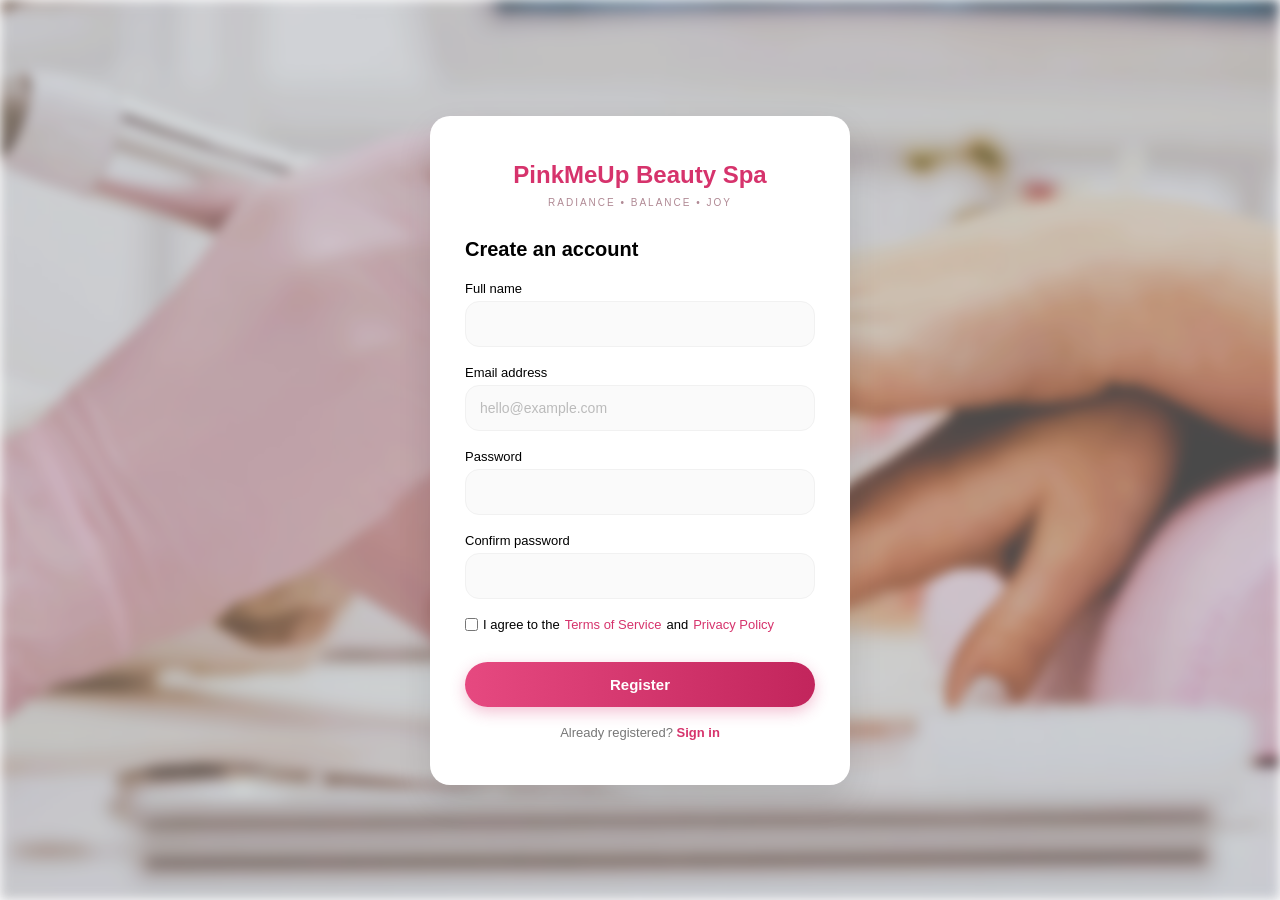
==== signUp.html @ d45a4e33 "Update signup page with styled success message and fix redirects" ====
<!DOCTYPE html>
<html lang="en">
<head>
    <meta charset="UTF-8">
    <meta name="viewport" content="width=device-width, initial-scale=1.0, viewport-fit=cover">
    <title>PinkMeUp Beauty Spa — Create Account</title>
    <style>
        * {
            margin: 0;
            padding: 0;
            box-sizing: border-box;
            font-family: Arial, sans-serif;
        }

        body {
            position: relative;
            min-height: 100vh;
            display: flex;
            justify-content: center;
            align-items: center;
            padding: 20px;
        }

        body::before {
            content: "";
            position: fixed;
            top: 0;
            left: 0;
            width: 100%;
            height: 100%;
            background-image: url('Icons/nails2.jpg');
            background-size: cover;
            background-position: center;
            background-repeat: no-repeat;
            filter: blur(6px);
            opacity: 0.75;
            z-index: -1;
        }

        .container {
            width: 100%;
            display: flex;
            justify-content: center;
            align-items: center;
        }

        .login-card {
            background: #fff;
            padding: 45px 35px;
            width: 100%;
            max-width: 420px;
            border-radius: 20px;
            box-shadow: 0 15px 35px rgba(0,0,0,0.1);
            margin: 20px auto;
            position: relative;
        }

        header {
            text-align: center;
        }

        .logo {
            color: #d6336c;
            font-size: 24px;
            font-weight: 700;
        }

        .tagline {
            font-size: 10px;
            color: #b08994;
            letter-spacing: 2px;
            margin: 8px 0 30px;
        }

        h2 {
            font-size: 20px;
            font-weight: 600;
            margin-bottom: 20px;
        }

        form {
            display: flex;
            flex-direction: column;
        }

        label {
            font-size: 13px;
            margin-bottom: 5px;
        }

        input[type="text"],
        input[type="email"],
        input[type="password"] {
            padding: 14px;
            border-radius: 14px;
            border: 1px solid #f1f1f1;
            background: #fafafa;
            margin-bottom: 18px;
            font-size: 14px;
            width: 100%;
        }

        input::placeholder {
            color: #bbb;
        }

        input:focus {
            border: 1px solid #d6336c;
            background: #fff;
            outline: none;
        }

        .options {
            display: flex;
            justify-content: space-between;
            align-items: center;
            font-size: 12px;
            margin-bottom: 25px;
        }

        .options label {
            display: flex;
            align-items: center;
            gap: 5px;
        }

        .options a {
            text-decoration: none;
            color: #d6336c;
        }

        button {
            padding: 14px;
            border: none;
            border-radius: 30px;
            background: linear-gradient(to right, #e64980, #c2255c);
            color: white;
            font-weight: 600;
            font-size: 15px;
            cursor: pointer;
            box-shadow: 0 5px 15px rgba(214, 51, 108, 0.3);
            transition: 0.2s;
        }

        button:hover {
            transform: translateY(-1px);
        }

        .signup {
            margin-top: 18px;
            font-size: 13px;
            text-align: center;
            color: #777;
        }

        .signup a {
            color: #d6336c;
            font-weight: 600;
            text-decoration: none;
        }

        /* Success message styling */
        .success-message {
            background-color: #d4edda;
            color: #155724;
            padding: 12px 16px;
            border-radius: 12px;
            margin-bottom: 20px;
            text-align: center;
            font-size: 14px;
            font-weight: 500;
            border-left: 4px solid #28a745;
        }

        @media (max-width: 480px) {
            .login-card {
                padding: 35px 25px;
                margin: 15px auto;
            }
            body {
                padding: 15px;
            }
            .logo {
                font-size: 20px;
            }
            h2 {
                font-size: 18px;
            }
        }
    </style>
</head>
<body>

<main class="container">
    <section class="login-card">
        <header>
            <h1 class="logo">PinkMeUp Beauty Spa</h1>
            <p class="tagline">RADIANCE • BALANCE • JOY</p>
        </header>

        <h2>Create an account</h2>

        <!-- Success message area (hidden by default) -->
        <div id="messageArea" style="display: none;" class="success-message"></div>

        <form id="signupForm">
            <label>Full name</label>
            <input type="text" id="fullName" required>

            <label>Email address</label>
            <input type="email" id="email" placeholder="hello@example.com" required>

            <label>Password</label>
            <input type="password" id="password" required>

            <label>Confirm password</label>
            <input type="password" id="confirmPassword" required>

            <section class="options">
                <label class="remember">
                    <input type="checkbox" id="termsCheckbox"> I agree to the <a href="#">Terms of Service</a> and <a href="#">Privacy Policy</a>
                </label>
            </section>

            <button type="submit">Register</button>

            <p class="signup">
                Already registered? <a href="login.html">Sign in</a>
            </p>
        </form>
    </section>
</main>

<script>
    document.getElementById('signupForm').addEventListener('submit', function(e) {
        e.preventDefault();
        const password = document.getElementById('password').value;
        const confirm = document.getElementById('confirmPassword').value;
        const terms = document.getElementById('termsCheckbox').checked;

        if (password !== confirm) {
            alert("Password confirmation does not match. Please verify and try again.");
            return;
        }
        if (!terms) {
            alert("You must accept the Terms of Service and Privacy Policy to proceed.");
            return;
        }

        // Show success message 
        const messageDiv = document.getElementById('messageArea');
        messageDiv.textContent = "Your account has been created successfully. Redirecting to dashboard...";
        messageDiv.style.display = "block";

        // Disable submit button to prevent double submission
        const submitBtn = document.querySelector('button[type="submit"]');
        submitBtn.disabled = true;
        submitBtn.style.opacity = "0.6";
        submitBtn.style.cursor = "not-allowed";

        // Redirect after 1.5 seconds
        setTimeout(function() {
            window.location.href = "prototype/dashboard.html";
        }, 1500);
    });
</script>

</body>
</html>
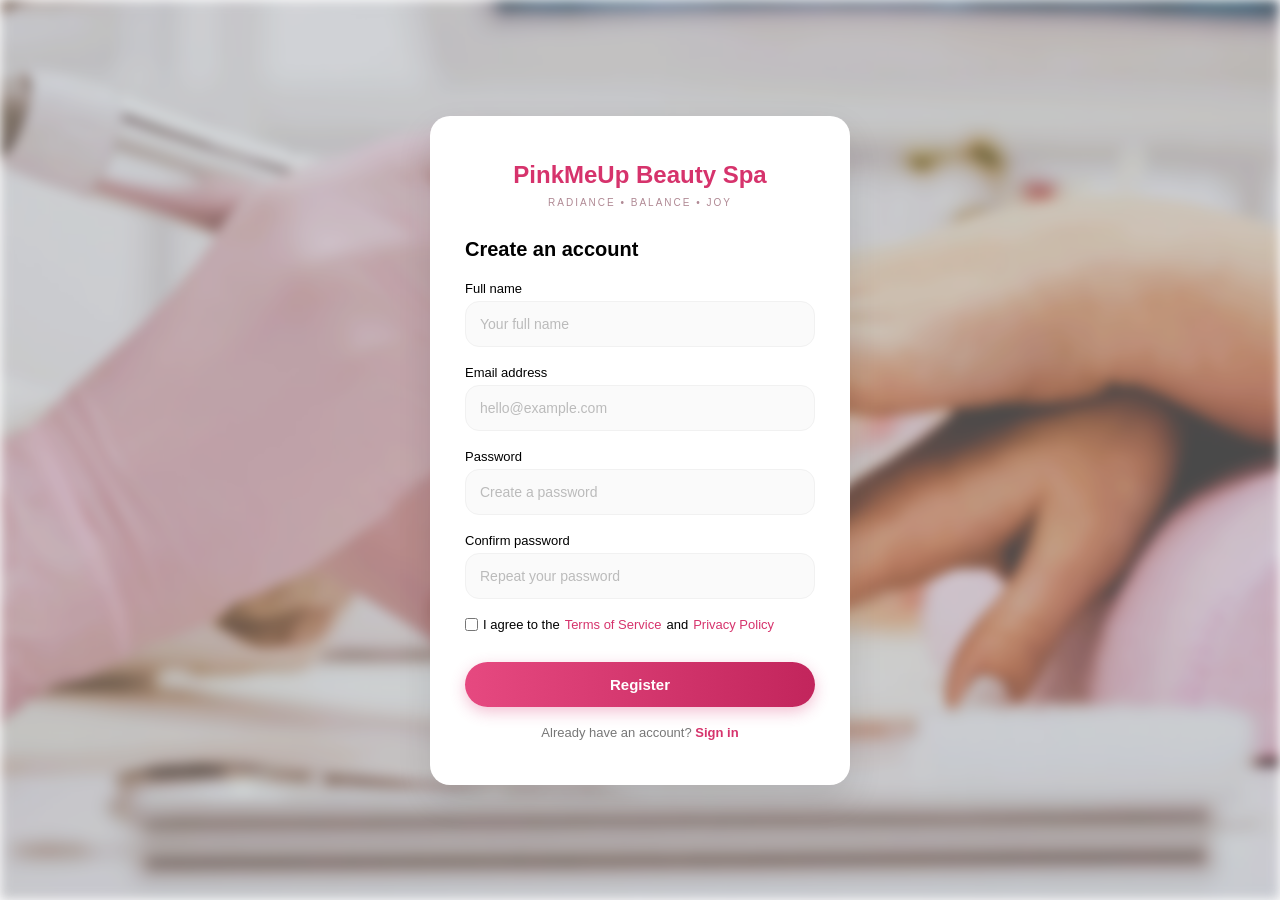
==== commit d8199620: "Add customer dashboard" ====
--- a/signUp.html
+++ b/signUp.html
@@ -5,12 +5,7 @@
     <meta name="viewport" content="width=device-width, initial-scale=1.0, viewport-fit=cover">
     <title>PinkMeUp Beauty Spa — Create Account</title>
     <style>
-        * {
-            margin: 0;
-            padding: 0;
-            box-sizing: border-box;
-            font-family: Arial, sans-serif;
-        }
+        * { margin: 0; padding: 0; box-sizing: border-box; font-family: Arial, sans-serif; }
 
         body {
             position: relative;
@@ -24,25 +19,16 @@
         body::before {
             content: "";
             position: fixed;
-            top: 0;
-            left: 0;
-            width: 100%;
-            height: 100%;
+            inset: 0;
             background-image: url('Icons/nails2.jpg');
             background-size: cover;
             background-position: center;
-            background-repeat: no-repeat;
             filter: blur(6px);
             opacity: 0.75;
             z-index: -1;
         }
 
-        .container {
-            width: 100%;
-            display: flex;
-            justify-content: center;
-            align-items: center;
-        }
+        .container { width: 100%; display: flex; justify-content: center; align-items: center; }
 
         .login-card {
             background: #fff;
@@ -52,41 +38,15 @@
             border-radius: 20px;
             box-shadow: 0 15px 35px rgba(0,0,0,0.1);
             margin: 20px auto;
-            position: relative;
-        }
-
-        header {
-            text-align: center;
-        }
-
-        .logo {
-            color: #d6336c;
-            font-size: 24px;
-            font-weight: 700;
-        }
-
-        .tagline {
-            font-size: 10px;
-            color: #b08994;
-            letter-spacing: 2px;
-            margin: 8px 0 30px;
-        }
-
-        h2 {
-            font-size: 20px;
-            font-weight: 600;
-            margin-bottom: 20px;
-        }
-
-        form {
-            display: flex;
-            flex-direction: column;
-        }
-
-        label {
-            font-size: 13px;
-            margin-bottom: 5px;
-        }
+        }
+
+        header { text-align: center; }
+        .logo  { color: #d6336c; font-size: 24px; font-weight: 700; }
+        .tagline { font-size: 10px; color: #b08994; letter-spacing: 2px; margin: 8px 0 30px; }
+        h2 { font-size: 20px; font-weight: 600; margin-bottom: 20px; }
+
+        form { display: flex; flex-direction: column; }
+        label { font-size: 13px; margin-bottom: 5px; }
 
         input[type="text"],
         input[type="email"],
@@ -99,16 +59,8 @@
             font-size: 14px;
             width: 100%;
         }
-
-        input::placeholder {
-            color: #bbb;
-        }
-
-        input:focus {
-            border: 1px solid #d6336c;
-            background: #fff;
-            outline: none;
-        }
+        input::placeholder { color: #bbb; }
+        input:focus { border: 1px solid #d6336c; background: #fff; outline: none; }
 
         .options {
             display: flex;
@@ -117,19 +69,10 @@
             font-size: 12px;
             margin-bottom: 25px;
         }
-
-        .options label {
-            display: flex;
-            align-items: center;
-            gap: 5px;
-        }
-
-        .options a {
-            text-decoration: none;
-            color: #d6336c;
-        }
-
-        button {
+        .options label { display: flex; align-items: center; gap: 5px; }
+        .options a { text-decoration: none; color: #d6336c; }
+
+        button[type="submit"] {
             padding: 14px;
             border: none;
             border-radius: 30px;
@@ -138,54 +81,30 @@
             font-weight: 600;
             font-size: 15px;
             cursor: pointer;
-            box-shadow: 0 5px 15px rgba(214, 51, 108, 0.3);
+            box-shadow: 0 5px 15px rgba(214,51,108,0.3);
             transition: 0.2s;
         }
-
-        button:hover {
-            transform: translateY(-1px);
-        }
-
-        .signup {
-            margin-top: 18px;
-            font-size: 13px;
-            text-align: center;
-            color: #777;
-        }
-
-        .signup a {
-            color: #d6336c;
-            font-weight: 600;
-            text-decoration: none;
-        }
-
-        /* Success message styling */
-        .success-message {
-            background-color: #d4edda;
-            color: #155724;
+        button[type="submit"]:hover { transform: translateY(-1px); }
+
+        .signup { margin-top: 18px; font-size: 13px; text-align: center; color: #777; }
+        .signup a { color: #d6336c; font-weight: 600; text-decoration: none; }
+
+        .message {
             padding: 12px 16px;
             border-radius: 12px;
             margin-bottom: 20px;
             text-align: center;
             font-size: 14px;
             font-weight: 500;
-            border-left: 4px solid #28a745;
-        }
+            display: none;
+        }
+        .message.success { background: #d4edda; color: #155724; border-left: 4px solid #28a745; }
+        .message.error   { background: #f8d7da; color: #721c24; border-left: 4px solid #dc3545; }
 
         @media (max-width: 480px) {
-            .login-card {
-                padding: 35px 25px;
-                margin: 15px auto;
-            }
-            body {
-                padding: 15px;
-            }
-            .logo {
-                font-size: 20px;
-            }
-            h2 {
-                font-size: 18px;
-            }
+            .login-card { padding: 35px 25px; }
+            .logo { font-size: 20px; }
+            h2 { font-size: 18px; }
         }
     </style>
 </head>
@@ -200,70 +119,92 @@
 
         <h2>Create an account</h2>
 
-        <!-- Success message area (hidden by default) -->
-        <div id="messageArea" style="display: none;" class="success-message"></div>
+        <div id="messageArea" class="message"></div>
 
         <form id="signupForm">
             <label>Full name</label>
-            <input type="text" id="fullName" required>
+            <input type="text" id="fullName" placeholder="Your full name" required>
 
             <label>Email address</label>
             <input type="email" id="email" placeholder="hello@example.com" required>
 
             <label>Password</label>
-            <input type="password" id="password" required>
+            <input type="password" id="password" placeholder="Create a password" required>
 
             <label>Confirm password</label>
-            <input type="password" id="confirmPassword" required>
+            <input type="password" id="confirmPassword" placeholder="Repeat your password" required>
 
             <section class="options">
                 <label class="remember">
-                    <input type="checkbox" id="termsCheckbox"> I agree to the <a href="#">Terms of Service</a> and <a href="#">Privacy Policy</a>
+                    <input type="checkbox" id="termsCheckbox">
+                    I agree to the <a href="#">Terms of Service</a> and <a href="#">Privacy Policy</a>
                 </label>
             </section>
 
-            <button type="submit">Register</button>
+            <button type="submit" id="registerBtn">Register</button>
 
             <p class="signup">
-                Already registered? <a href="login.html">Sign in</a>
+                Already have an account? <a href="prototype/login.html">Sign in</a>
             </p>
         </form>
     </section>
 </main>
 
+<!--
+  script.js holds the shared user database (STAFF_USERS, CUSTOMERS)
+  and exposes registerCustomer(). The path is relative to signUp.html
+  which lives at the project root, one level above prototype/.
+-->
+<script src="prototype/script.js"></script>
 <script>
-    document.getElementById('signupForm').addEventListener('submit', function(e) {
+    document.getElementById('signupForm').addEventListener('submit', function (e) {
         e.preventDefault();
+
+        const name     = document.getElementById('fullName').value.trim();
+        const email    = document.getElementById('email').value.trim();
         const password = document.getElementById('password').value;
-        const confirm = document.getElementById('confirmPassword').value;
-        const terms = document.getElementById('termsCheckbox').checked;
-
+        const confirm  = document.getElementById('confirmPassword').value;
+        const terms    = document.getElementById('termsCheckbox').checked;
+        const msgEl    = document.getElementById('messageArea');
+        const btn      = document.getElementById('registerBtn');
+
+        function showMsg(text, type) {
+            msgEl.textContent = text;
+            msgEl.className   = 'message ' + type;
+            msgEl.style.display = 'block';
+        }
+
+        // ── Client-side validation ──────────────────────────
+        if (!name) {
+            showMsg("Please enter your full name.", "error"); return;
+        }
+        if (password.length < 6) {
+            showMsg("Password must be at least 6 characters.", "error"); return;
+        }
         if (password !== confirm) {
-            alert("Password confirmation does not match. Please verify and try again.");
-            return;
+            showMsg("Passwords do not match. Please try again.", "error"); return;
         }
         if (!terms) {
-            alert("You must accept the Terms of Service and Privacy Policy to proceed.");
-            return;
-        }
-
-        // Show success message 
-        const messageDiv = document.getElementById('messageArea');
-        messageDiv.textContent = "Your account has been created successfully. Redirecting to dashboard...";
-        messageDiv.style.display = "block";
-
-        // Disable submit button to prevent double submission
-        const submitBtn = document.querySelector('button[type="submit"]');
-        submitBtn.disabled = true;
-        submitBtn.style.opacity = "0.6";
-        submitBtn.style.cursor = "not-allowed";
-
-        // Redirect after 1.5 seconds
-        setTimeout(function() {
-            window.location.href = "prototype/dashboard.html";
-        }, 1500);
+            showMsg("You must accept the Terms of Service to continue.", "error"); return;
+        }
+
+        // ── Attempt registration via shared database ────────
+        const result = registerCustomer({ name, email, password });
+
+        if (!result.ok) {
+            showMsg(result.error, "error"); return;
+        }
+
+        // ── Success ─────────────────────────────────────────
+        showMsg("Account created! Redirecting to your dashboard…", "success");
+        btn.disabled = true;
+        btn.style.opacity = "0.6";
+
+        setTimeout(function () {
+            window.location.href = "prototype/customerdashboard.html";
+        }, 1400);
     });
 </script>
 
 </body>
-</html>+</html>
